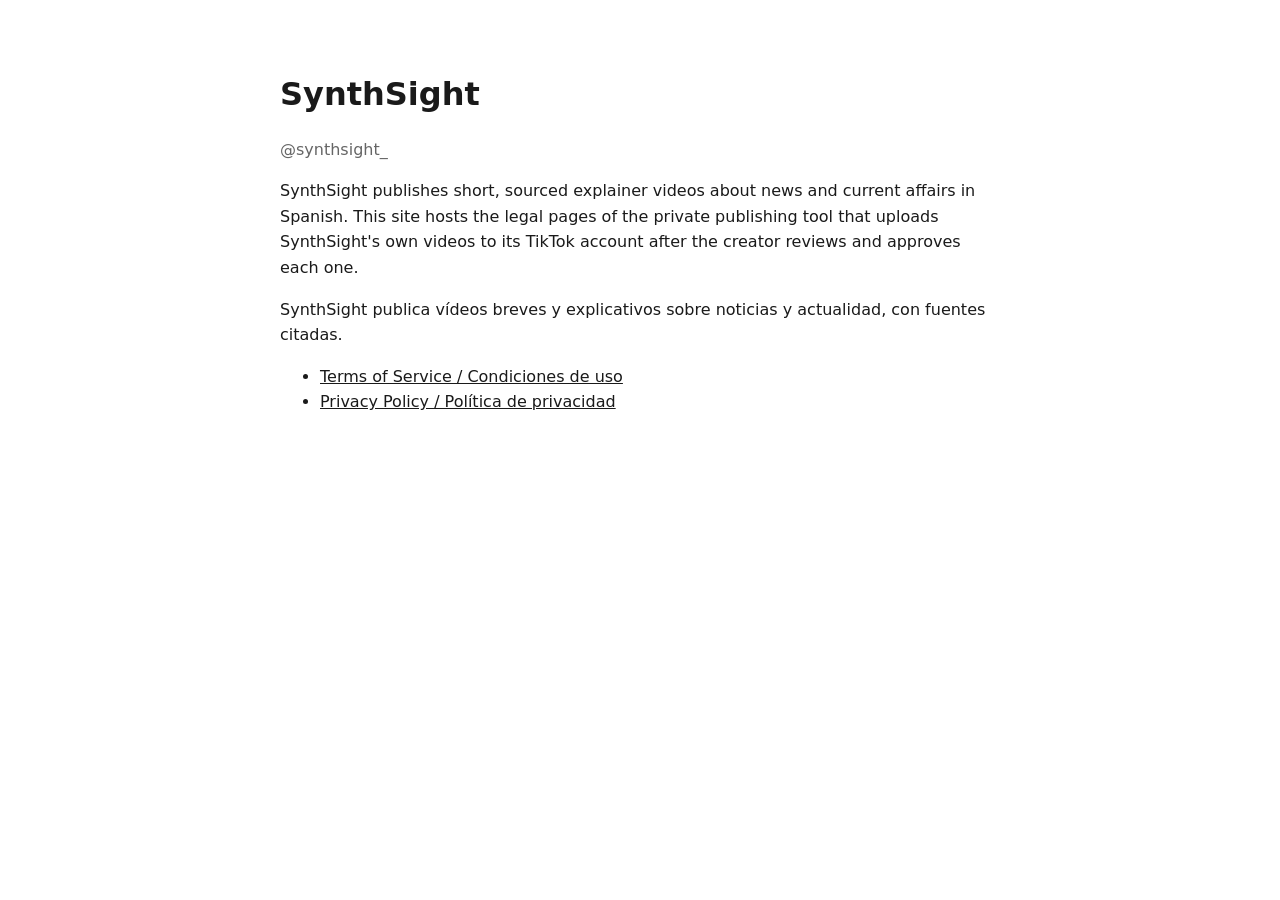
==== index.html @ 380abd16 "Portada mínima del sitio Co-Authored-By: Claude Opus 5.5 <noreply@anthropic.com> Claude-Session: htt" ====
<!doctype html>
<html lang="en">
<head>
<meta charset="utf-8">
<meta name="viewport" content="width=device-width, initial-scale=1">
<title>SynthSight</title>
<style>
  body { font-family: system-ui, -apple-system, sans-serif; max-width: 720px; margin: 0 auto; padding: 48px 16px; line-height: 1.6; color: #1a1a1a; background: #fff; }
  h1 { font-size: 2rem; margin-bottom: .25rem; }
  .muted { color: #666; }
  a { color: #1a1a1a; }
</style>
</head>
<body>
<h1>SynthSight</h1>
<p class="muted">@synthsight_</p>
<p>SynthSight publishes short, sourced explainer videos about news and current affairs in Spanish. This site hosts the legal pages of the private publishing tool that uploads SynthSight's own videos to its TikTok account after the creator reviews and approves each one.</p>
<p>SynthSight publica vídeos breves y explicativos sobre noticias y actualidad, con fuentes citadas.</p>
<ul>
  <li><a href="terms.html">Terms of Service / Condiciones de uso</a></li>
  <li><a href="privacy.html">Privacy Policy / Política de privacidad</a></li>
</ul>
</body>
</html>
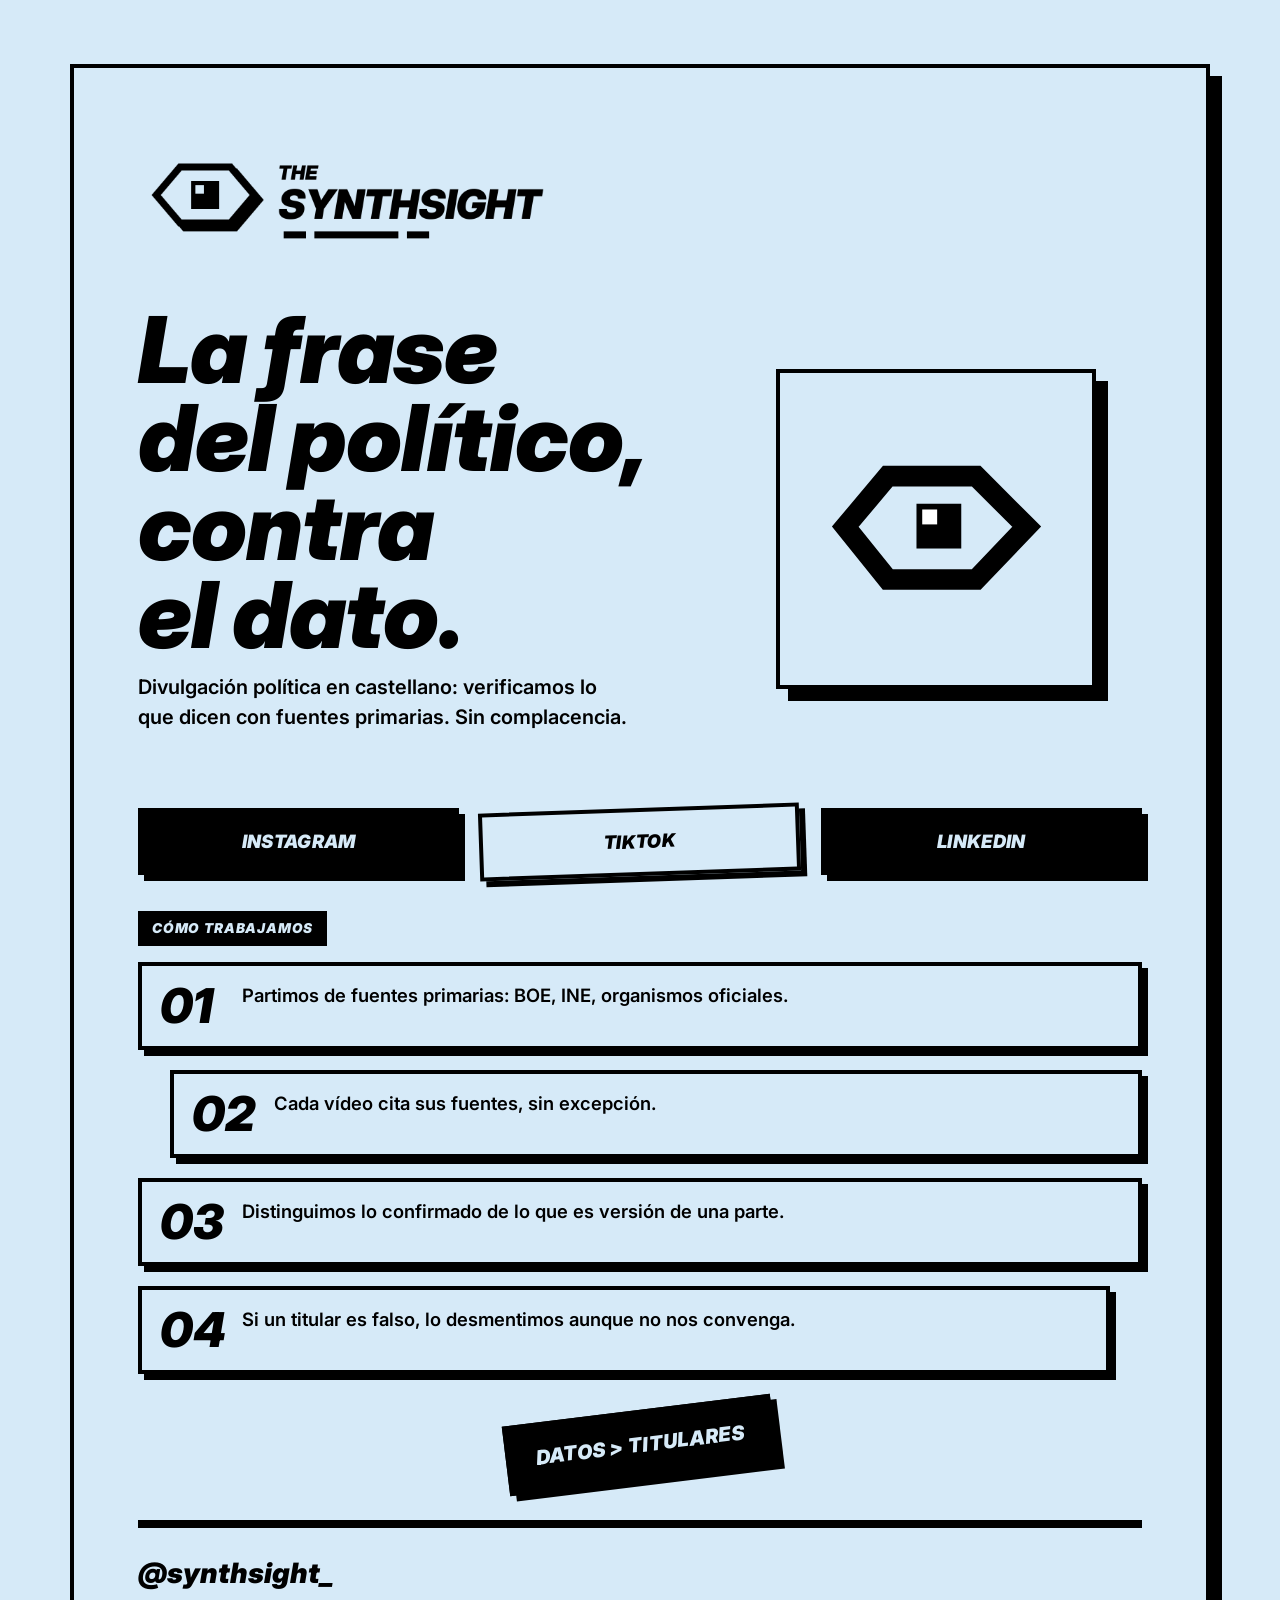
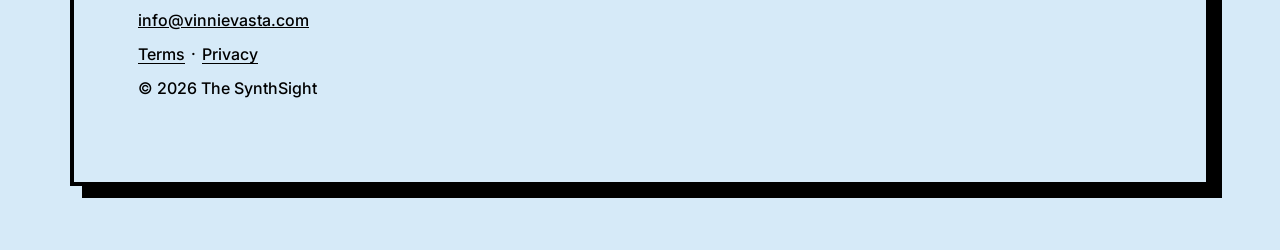
==== commit 639e8af1: "SUbiendo cambios de landing de synthsight" ====
--- a/index.html
+++ b/index.html
@@ -1,24 +1,75 @@
 <!doctype html>
-<html lang="en">
+<html lang="es">
 <head>
 <meta charset="utf-8">
 <meta name="viewport" content="width=device-width, initial-scale=1">
-<title>SynthSight</title>
-<style>
-  body { font-family: system-ui, -apple-system, sans-serif; max-width: 720px; margin: 0 auto; padding: 48px 16px; line-height: 1.6; color: #1a1a1a; background: #fff; }
-  h1 { font-size: 2rem; margin-bottom: .25rem; }
-  .muted { color: #666; }
-  a { color: #1a1a1a; }
-</style>
+<title>The SynthSight — La frase del político, contra el dato</title>
+<meta name="description" content="SynthSight: noticias y frases políticas explicadas con datos verificados y fuentes citadas, en vídeos cortos y con tono sarcástico. @synthsight_">
+<meta name="theme-color" content="#D6EAF8">
+<link rel="icon" type="image/png" href="assets/synthsight-avatar.png">
+
+<meta property="og:type" content="website">
+<meta property="og:title" content="The SynthSight — La frase del político, contra el dato">
+<meta property="og:description" content="Noticias y frases políticas explicadas con datos verificados y fuentes citadas, en vídeos cortos.">
+<meta property="og:image" content="https://vincenzo95vt.github.io/synthsight-site/assets/synthsight-logo.png">
+<meta property="og:url" content="https://vincenzo95vt.github.io/synthsight-site/">
+
+<link rel="preconnect" href="https://fonts.googleapis.com">
+<link rel="preconnect" href="https://fonts.gstatic.com" crossorigin>
+<link href="https://fonts.googleapis.com/css2?family=Inter:ital,wght@0,400;0,500;0,600;1,900&display=swap" rel="stylesheet">
+<link rel="stylesheet" href="style.css">
 </head>
 <body>
-<h1>SynthSight</h1>
-<p class="muted">@synthsight_</p>
-<p>SynthSight publishes short, sourced explainer videos about news and current affairs in Spanish. This site hosts the legal pages of the private publishing tool that uploads SynthSight's own videos to its TikTok account after the creator reviews and approves each one.</p>
-<p>SynthSight publica vídeos breves y explicativos sobre noticias y actualidad, con fuentes citadas.</p>
-<ul>
-  <li><a href="terms.html">Terms of Service / Condiciones de uso</a></li>
-  <li><a href="privacy.html">Privacy Policy / Política de privacidad</a></li>
-</ul>
+<div class="wrap">
+
+  <header>
+    <img class="logo" src="assets/synthsight-logo.png" alt="The SynthSight">
+  </header>
+
+  <main>
+    <div class="hero">
+      <div class="hero-text">
+        <h1 class="headline">La frase del político, contra el dato.</h1>
+        <p class="subtext">Divulgación política en castellano: verificamos lo que dicen con fuentes primarias. Sin complacencia.</p>
+      </div>
+      <div class="hero-avatar" aria-hidden="true">
+        <div class="hero-avatar-box">
+          <img src="assets/synthsight-avatar.svg" alt="" class="hero-avatar-img">
+        </div>
+      </div>
+    </div>
+
+    <nav class="cta" aria-label="Síguenos">
+      <a class="btn" href="https://www.instagram.com/synthsight_/" target="_blank" rel="noopener">Instagram</a>
+      <a class="btn btn--outline btn--tiktok" href="TODO_URL_TIKTOK" target="_blank" rel="noopener">TikTok</a>
+      <a class="btn btn--linkedin" href="TODO_URL_LINKEDIN" target="_blank" rel="noopener">LinkedIn</a>
+    </nav>
+
+    <section class="block">
+      <span class="tag-bar">Cómo trabajamos</span>
+      <ul class="rules">
+        <li><span class="num">01</span><span class="rule-text">Partimos de fuentes primarias: BOE, INE, organismos oficiales.</span></li>
+        <li><span class="num">02</span><span class="rule-text">Cada vídeo cita sus fuentes, sin excepción.</span></li>
+        <li><span class="num">03</span><span class="rule-text">Distinguimos lo confirmado de lo que es versión de una parte.</span></li>
+        <li><span class="num">04</span><span class="rule-text">Si un titular es falso, lo desmentimos aunque no nos convenga.</span></li>
+      </ul>
+    </section>
+
+    <div class="stamp-wrap">
+      <span class="stamp">Datos &gt; Titulares</span>
+    </div>
+  </main>
+
+  <footer>
+    <p class="handle">@synthsight_</p>
+    <p><a href="mailto:info@vinnievasta.com">info@vinnievasta.com</a></p>
+    <p class="footer-links">
+      <a href="terms.html">Terms</a><span class="sep">·</span><a href="privacy.html">Privacy</a>
+    </p>
+    <p>&copy; <span id="year">2026</span> The SynthSight</p>
+  </footer>
+
+</div>
+<script>document.getElementById('year').textContent = new Date().getFullYear();</script>
 </body>
 </html>
--- a/style.css
+++ b/style.css
@@ -0,0 +1,306 @@
+:root {
+  --bg: #D6EAF8;
+  --ink: #000000;
+}
+
+@font-face {
+  font-family: 'Inter Display';
+  src: url('assets/InterDisplay-BlackItalic.otf') format('opentype');
+  font-weight: 900;
+  font-style: italic;
+  font-display: swap;
+}
+
+* { box-sizing: border-box; }
+
+html, body {
+  margin: 0;
+  background: var(--bg);
+  color: var(--ink);
+}
+
+body {
+  font-family: 'Inter', system-ui, -apple-system, sans-serif;
+  font-weight: 500;
+  line-height: 1.5;
+  -webkit-font-smoothing: antialiased;
+}
+
+.wrap {
+  max-width: 480px;
+  margin: 0 auto;
+  padding: 32px 20px 56px;
+}
+
+img { max-width: 100%; display: block; }
+
+a { color: var(--ink); }
+
+/* dashed divider: corta-larga-corta */
+.dashes {
+  display: flex;
+  justify-content: center;
+  align-items: center;
+  gap: 10px;
+  margin: 24px 0;
+}
+.dashes span { display: block; height: 6px; background: var(--ink); }
+.dashes span:nth-child(1) { width: 20px; }
+.dashes span:nth-child(2) { width: 64px; }
+.dashes span:nth-child(3) { width: 20px; }
+
+.logo {
+  display: block;
+  width: 100%;
+  max-width: 340px;
+  margin: 0 auto;
+}
+
+h1, .headline, .btn, .tag-bar, .stamp, .rules .num, .handle {
+  font-family: 'Inter Display', 'Inter', system-ui, sans-serif;
+  font-weight: 900;
+  font-style: italic;
+}
+
+.hero-text { min-width: 0; }
+
+.headline {
+  font-size: clamp(2.1rem, 9vw, 3.4rem);
+  line-height: 0.96;
+  letter-spacing: -0.01em;
+  margin: 8px 0 12px;
+  text-wrap: balance;
+}
+
+.subtext {
+  font-size: 1.25rem;
+  font-weight: 600;
+  margin: 0 0 28px;
+  max-width: 42ch;
+}
+
+.hero-avatar { display: none; }
+
+/* CTA buttons */
+.cta { margin: 0 0 36px; }
+
+.btn {
+  display: block;
+  width: auto;
+  text-align: center;
+  text-decoration: none;
+  text-transform: uppercase;
+  letter-spacing: 0.02em;
+  font-size: 1.15rem;
+  padding: 16px 20px;
+  border: 4px solid var(--ink);
+  background: var(--ink);
+  color: var(--bg);
+  box-shadow: 6px 6px 0 var(--ink);
+  margin-bottom: 18px;
+  transition: transform 0.08s ease, box-shadow 0.08s ease;
+}
+
+.btn:hover, .btn:active, .btn:focus-visible {
+  transform: translate(6px, 6px);
+  box-shadow: 0 0 0 var(--ink);
+}
+
+.btn--outline {
+  background: var(--bg);
+  color: var(--ink);
+}
+
+.btn--tiktok {
+  transform: rotate(-2deg);
+}
+.btn--tiktok:hover, .btn--tiktok:active, .btn--tiktok:focus-visible {
+  transform: rotate(-2deg) translate(6px, 6px);
+}
+
+.btn--linkedin {
+  margin-left: 28px;
+}
+
+/* tag bar / section label */
+.tag-bar {
+  display: inline-block;
+  background: var(--ink);
+  color: var(--bg);
+  padding: 7px 14px;
+  font-size: 0.85rem;
+  text-transform: uppercase;
+  letter-spacing: 0.06em;
+  margin-bottom: 16px;
+}
+
+.block {
+  margin: 0 0 36px;
+}
+
+.rules {
+  list-style: none;
+  margin: 0;
+  padding: 0;
+}
+
+.rules li {
+  display: flex;
+  align-items: flex-start;
+  gap: 16px;
+  border: 4px solid var(--ink);
+  box-shadow: 6px 6px 0 var(--ink);
+  padding: 16px 18px;
+  margin: 0 0 20px;
+  font-size: 1.15rem;
+  font-weight: 600;
+}
+
+.rules li:nth-child(2) { margin-left: 20px; }
+.rules li:nth-child(4) { margin-right: 20px; }
+
+.rules .num {
+  flex-shrink: 0;
+  min-width: 2ch;
+  font-size: clamp(2.1rem, 9vw, 3rem);
+  line-height: 1;
+}
+
+/* stamp */
+.stamp-wrap {
+  text-align: center;
+  margin: 8px 0 40px;
+}
+
+.stamp {
+  display: inline-block;
+  transform: rotate(-7deg);
+  border: 4px solid var(--ink);
+  box-shadow: 6px 6px 0 var(--ink);
+  background: var(--ink);
+  color: var(--bg);
+  padding: 16px 26px;
+  font-size: 1.25rem;
+  text-transform: uppercase;
+  letter-spacing: 0.02em;
+}
+
+/* footer */
+footer {
+  border-top: 8px solid var(--ink);
+  padding-top: 24px;
+  font-size: 1rem;
+}
+
+footer p { margin: 0 0 10px; }
+
+.handle {
+  font-size: 1.75rem;
+  margin: 0 0 14px;
+}
+
+.footer-links a {
+  text-decoration: underline;
+  text-underline-offset: 3px;
+}
+
+.footer-links span.sep {
+  margin: 0 6px;
+}
+
+@media (min-width: 640px) {
+  body {
+    padding: 48px 16px;
+  }
+  .wrap {
+    max-width: 560px;
+    border: 4px solid var(--ink);
+    box-shadow: 12px 12px 0 var(--ink);
+    padding: 48px 44px 56px;
+  }
+}
+
+@media (min-width: 900px) {
+  body {
+    padding: 64px 24px;
+  }
+  .wrap {
+    max-width: 1140px;
+    padding: 64px 64px 72px;
+  }
+  .logo {
+    max-width: 420px;
+    margin: 0;
+  }
+  .hero {
+    display: grid;
+    grid-template-columns: 1.3fr 1fr;
+    align-items: center;
+    gap: 56px;
+    margin: 40px 0 48px;
+  }
+  .headline {
+    font-size: clamp(3.4rem, 7.2vw, 6.9rem);
+  }
+  .subtext {
+    max-width: 38ch;
+  }
+  .hero-avatar {
+    display: flex;
+    justify-content: center;
+  }
+  .hero-avatar-box {
+    width: 320px;
+    height: 320px;
+    flex-shrink: 0;
+    display: flex;
+    align-items: center;
+    justify-content: center;
+    padding: 32px;
+    border: 4px solid var(--ink);
+    box-shadow: 12px 12px 0 var(--ink);
+    background: var(--bg);
+  }
+  .hero-avatar-img {
+    width: 100%;
+    height: 100%;
+  }
+  .cta {
+    display: flex;
+    flex-direction: row;
+    align-items: center;
+    gap: 20px;
+  }
+  .cta .btn {
+    width: auto;
+    flex: 1 1 0;
+    margin-bottom: 0;
+  }
+  .btn--linkedin {
+    margin-left: 0;
+  }
+  .rules li:nth-child(2) { margin-left: 32px; }
+  .rules li:nth-child(4) { margin-right: 32px; }
+}
+
+/* ---- legal pages (terms/privacy) ---- */
+.legal h1 {
+  font-size: clamp(1.6rem, 5vw, 2.1rem);
+  line-height: 1.05;
+  margin: 0 0 4px;
+}
+.legal h2 {
+  font-family: 'Inter Display', 'Inter', system-ui, sans-serif;
+  font-weight: 900;
+  font-style: italic;
+  font-size: 1.1rem;
+  text-transform: uppercase;
+  margin-top: 2.2rem;
+  margin-bottom: 0.6rem;
+}
+.legal .muted {
+  font-size: 0.85rem;
+  margin: 0 0 1.5rem;
+}
+.legal p, .legal li { font-size: 0.98rem; }
+.legal a { text-decoration: underline; text-underline-offset: 3px; }
